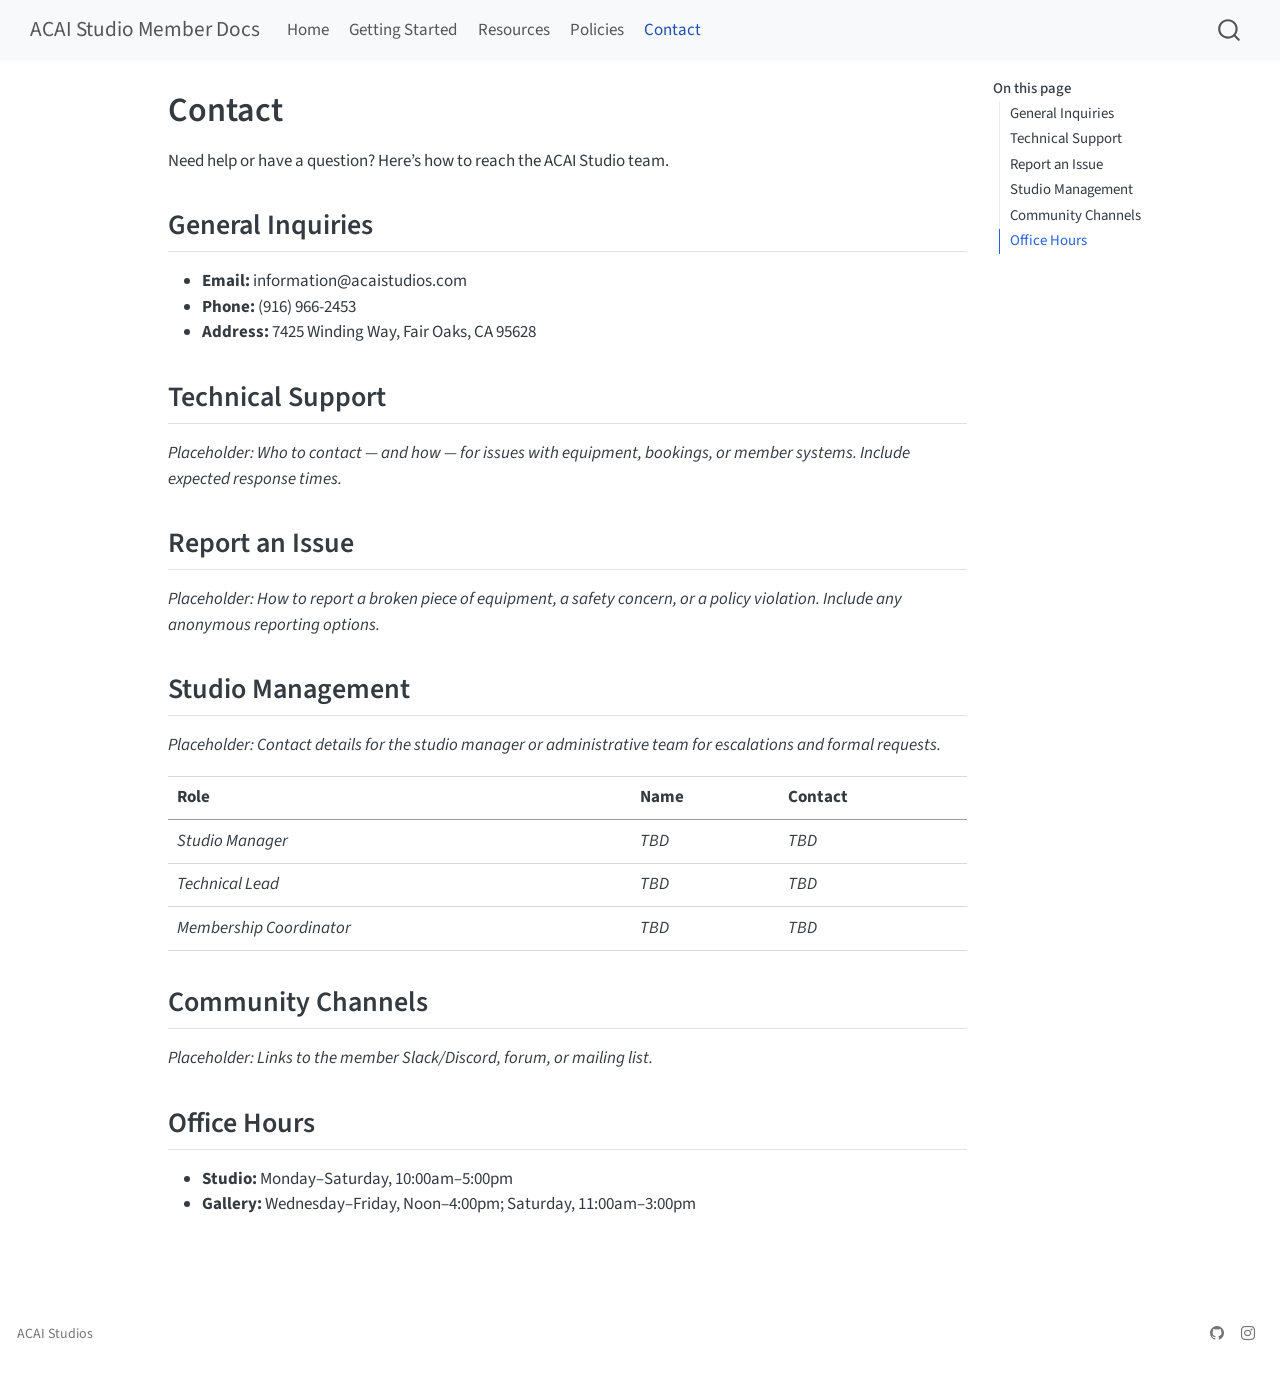
==== contact.html @ 95ac292e "deploy: ba4621fce05c75b29c97d631bc60bf4bbab7128e" ====
<!DOCTYPE html>
<html xmlns="http://www.w3.org/1999/xhtml" lang="en" xml:lang="en"><head>

<meta charset="utf-8">
<meta name="generator" content="quarto-1.9.37">

<meta name="viewport" content="width=device-width, initial-scale=1.0, user-scalable=yes">


<title>Contact – ACAI Studio Member Docs</title>
<style>
/* Default styles provided by pandoc.
** See https://pandoc.org/MANUAL.html#variables-for-html for config info.
*/
code{white-space: pre-wrap;}
span.smallcaps{font-variant: small-caps;}
div.columns{display: flex; gap: min(4vw, 1.5em);}
div.column{flex: auto; overflow-x: auto;}
div.hanging-indent{margin-left: 1.5em; text-indent: -1.5em;}
ul.task-list{list-style: none;}
ul.task-list li input[type="checkbox"] {
  width: 0.8em;
  margin: 0 0.8em 0.2em -1em; /* quarto-specific, see https://github.com/quarto-dev/quarto-cli/issues/4556 */ 
  vertical-align: middle;
}
</style>


<script src="site_libs/quarto-nav/quarto-nav.js"></script>
<script src="site_libs/quarto-nav/headroom.min.js"></script>
<script src="site_libs/clipboard/clipboard.min.js"></script>
<script src="site_libs/quarto-search/autocomplete.umd.js"></script>
<script src="site_libs/quarto-search/fuse.min.js"></script>
<script src="site_libs/quarto-search/quarto-search.js"></script>
<meta name="quarto:offset" content="./">
<script src="site_libs/quarto-html/quarto.js" type="module"></script>
<script src="site_libs/quarto-html/tabsets/tabsets.js" type="module"></script>
<script src="site_libs/quarto-html/popper.min.js"></script>
<script src="site_libs/quarto-html/tippy.umd.min.js"></script>
<script src="site_libs/quarto-html/anchor.min.js"></script>
<link href="site_libs/quarto-html/tippy.css" rel="stylesheet">
<link href="site_libs/quarto-html/quarto-syntax-highlighting-7f8f88aac4f3542376d5c11b86a4c14d.css" rel="stylesheet" id="quarto-text-highlighting-styles">
<script src="site_libs/bootstrap/bootstrap.min.js"></script>
<link href="site_libs/bootstrap/bootstrap-icons.css" rel="stylesheet">
<link href="site_libs/bootstrap/bootstrap-4897d45d2f75ed4f519693be625836c5.min.css" rel="stylesheet" append-hash="true" id="quarto-bootstrap" data-mode="light">
<script id="quarto-search-options" type="application/json">{
  "location": "navbar",
  "copy-button": false,
  "collapse-after": 3,
  "panel-placement": "end",
  "type": "overlay",
  "limit": 50,
  "keyboard-shortcut": [
    "f",
    "/",
    "s"
  ],
  "show-item-context": false,
  "language": {
    "search-no-results-text": "No results",
    "search-matching-documents-text": "matching documents",
    "search-copy-link-title": "Copy link to search",
    "search-hide-matches-text": "Hide additional matches",
    "search-more-match-text": "more match in this document",
    "search-more-matches-text": "more matches in this document",
    "search-clear-button-title": "Clear",
    "search-text-placeholder": "",
    "search-detached-cancel-button-title": "Cancel",
    "search-submit-button-title": "Submit",
    "search-label": "Search"
  }
}</script>


</head>

<body class="nav-fixed quarto-light">

<div id="quarto-search-results"></div>
  <header id="quarto-header" class="headroom fixed-top">
    <nav class="navbar navbar-expand-lg " data-bs-theme="dark">
      <div class="navbar-container container-fluid">
      <div class="navbar-brand-container mx-auto">
    <a class="navbar-brand" href="./index.html">
    <span class="navbar-title">ACAI Studio Member Docs</span>
    </a>
  </div>
            <div id="quarto-search" class="" title="Search"></div>
          <button class="navbar-toggler" type="button" data-bs-toggle="collapse" data-bs-target="#navbarCollapse" aria-controls="navbarCollapse" role="menu" aria-expanded="false" aria-label="Toggle navigation" onclick="if (window.quartoToggleHeadroom) { window.quartoToggleHeadroom(); }">
  <span class="navbar-toggler-icon"></span>
</button>
          <div class="collapse navbar-collapse" id="navbarCollapse">
            <ul class="navbar-nav navbar-nav-scroll me-auto">
  <li class="nav-item">
    <a class="nav-link" href="./index.html"> 
<span class="menu-text">Home</span></a>
  </li>  
  <li class="nav-item">
    <a class="nav-link" href="./getting-started.html"> 
<span class="menu-text">Getting Started</span></a>
  </li>  
  <li class="nav-item">
    <a class="nav-link" href="./resources.html"> 
<span class="menu-text">Resources</span></a>
  </li>  
  <li class="nav-item">
    <a class="nav-link" href="./policies.html"> 
<span class="menu-text">Policies</span></a>
  </li>  
  <li class="nav-item">
    <a class="nav-link active" href="./contact.html" aria-current="page"> 
<span class="menu-text">Contact</span></a>
  </li>  
</ul>
          </div> <!-- /navcollapse -->
            <div class="quarto-navbar-tools">
</div>
      </div> <!-- /container-fluid -->
    </nav>
</header>
<!-- content -->
<div id="quarto-content" class="quarto-container page-columns page-rows-contents page-layout-article page-navbar">
<!-- sidebar -->
<!-- margin-sidebar -->
    <div id="quarto-margin-sidebar" class="sidebar margin-sidebar">
        <nav id="TOC" role="doc-toc" class="toc-active">
    <h2 id="toc-title">On this page</h2>
   
  <ul>
  <li><a href="#general-inquiries" id="toc-general-inquiries" class="nav-link active" data-scroll-target="#general-inquiries">General Inquiries</a></li>
  <li><a href="#technical-support" id="toc-technical-support" class="nav-link" data-scroll-target="#technical-support">Technical Support</a></li>
  <li><a href="#report-an-issue" id="toc-report-an-issue" class="nav-link" data-scroll-target="#report-an-issue">Report an Issue</a></li>
  <li><a href="#studio-management" id="toc-studio-management" class="nav-link" data-scroll-target="#studio-management">Studio Management</a></li>
  <li><a href="#community-channels" id="toc-community-channels" class="nav-link" data-scroll-target="#community-channels">Community Channels</a></li>
  <li><a href="#office-hours" id="toc-office-hours" class="nav-link" data-scroll-target="#office-hours">Office Hours</a></li>
  </ul>
</nav>
    </div>
<!-- main -->
<main class="content" id="quarto-document-content">

<header id="title-block-header" class="quarto-title-block default">
<div class="quarto-title">
<h1 class="title">Contact</h1>
</div>



<div class="quarto-title-meta">

    
  
    
  </div>
  


</header>


<p>Need help or have a question? Here’s how to reach the ACAI Studio team.</p>
<section id="general-inquiries" class="level2">
<h2 class="anchored" data-anchor-id="general-inquiries">General Inquiries</h2>
<ul>
<li><strong>Email:</strong> information@acaistudios.com</li>
<li><strong>Phone:</strong> (916) 966-2453</li>
<li><strong>Address:</strong> 7425 Winding Way, Fair Oaks, CA 95628</li>
</ul>
</section>
<section id="technical-support" class="level2">
<h2 class="anchored" data-anchor-id="technical-support">Technical Support</h2>
<p><em>Placeholder: Who to contact — and how — for issues with equipment, bookings, or member systems. Include expected response times.</em></p>
</section>
<section id="report-an-issue" class="level2">
<h2 class="anchored" data-anchor-id="report-an-issue">Report an Issue</h2>
<p><em>Placeholder: How to report a broken piece of equipment, a safety concern, or a policy violation. Include any anonymous reporting options.</em></p>
</section>
<section id="studio-management" class="level2">
<h2 class="anchored" data-anchor-id="studio-management">Studio Management</h2>
<p><em>Placeholder: Contact details for the studio manager or administrative team for escalations and formal requests.</em></p>
<table class="caption-top table">
<thead>
<tr class="header">
<th>Role</th>
<th>Name</th>
<th>Contact</th>
</tr>
</thead>
<tbody>
<tr class="odd">
<td><em>Studio Manager</em></td>
<td><em>TBD</em></td>
<td><em>TBD</em></td>
</tr>
<tr class="even">
<td><em>Technical Lead</em></td>
<td><em>TBD</em></td>
<td><em>TBD</em></td>
</tr>
<tr class="odd">
<td><em>Membership Coordinator</em></td>
<td><em>TBD</em></td>
<td><em>TBD</em></td>
</tr>
</tbody>
</table>
</section>
<section id="community-channels" class="level2">
<h2 class="anchored" data-anchor-id="community-channels">Community Channels</h2>
<p><em>Placeholder: Links to the member Slack/Discord, forum, or mailing list.</em></p>
</section>
<section id="office-hours" class="level2">
<h2 class="anchored" data-anchor-id="office-hours">Office Hours</h2>
<ul>
<li><strong>Studio:</strong> Monday–Saturday, 10:00am–5:00pm</li>
<li><strong>Gallery:</strong> Wednesday–Friday, Noon–4:00pm; Saturday, 11:00am–3:00pm</li>
</ul>


</section>

</main> <!-- /main -->
<script id="quarto-html-after-body" type="application/javascript">
  window.document.addEventListener("DOMContentLoaded", function (event) {
    const icon = "";
    const anchorJS = new window.AnchorJS();
    anchorJS.options = {
      placement: 'right',
      icon: icon
    };
    anchorJS.add('.anchored');
    const isCodeAnnotation = (el) => {
      for (const clz of el.classList) {
        if (clz.startsWith('code-annotation-')) {                     
          return true;
        }
      }
      return false;
    }
    const onCopySuccess = function(e) {
      // button target
      const button = e.trigger;
      // don't keep focus
      button.blur();
      // flash "checked"
      button.classList.add('code-copy-button-checked');
      var currentTitle = button.getAttribute("title");
      button.setAttribute("title", "Copied!");
      let tooltip;
      if (window.bootstrap) {
        button.setAttribute("data-bs-toggle", "tooltip");
        button.setAttribute("data-bs-placement", "left");
        button.setAttribute("data-bs-title", "Copied!");
        tooltip = new bootstrap.Tooltip(button, 
          { trigger: "manual", 
            customClass: "code-copy-button-tooltip",
            offset: [0, -8]});
        tooltip.show();    
      }
      setTimeout(function() {
        if (tooltip) {
          tooltip.hide();
          button.removeAttribute("data-bs-title");
          button.removeAttribute("data-bs-toggle");
          button.removeAttribute("data-bs-placement");
        }
        button.setAttribute("title", currentTitle);
        button.classList.remove('code-copy-button-checked');
      }, 1000);
      // clear code selection
      e.clearSelection();
    }
    const getTextToCopy = function(trigger) {
      const outerScaffold = trigger.parentElement.cloneNode(true);
      const codeEl = outerScaffold.querySelector('code');
      for (const childEl of codeEl.children) {
        if (isCodeAnnotation(childEl)) {
          childEl.remove();
        }
      }
      return codeEl.innerText;
    }
    const clipboard = new window.ClipboardJS('.code-copy-button:not([data-in-quarto-modal])', {
      text: getTextToCopy
    });
    clipboard.on('success', onCopySuccess);
    if (window.document.getElementById('quarto-embedded-source-code-modal')) {
      const clipboardModal = new window.ClipboardJS('.code-copy-button[data-in-quarto-modal]', {
        text: getTextToCopy,
        container: window.document.getElementById('quarto-embedded-source-code-modal')
      });
      clipboardModal.on('success', onCopySuccess);
    }
      var localhostRegex = new RegExp(/^(?:http|https):\/\/localhost\:?[0-9]*\//);
      var mailtoRegex = new RegExp(/^mailto:/);
        var filterRegex = new RegExp('/' + window.location.host + '/');
      var isInternal = (href) => {
          return filterRegex.test(href) || localhostRegex.test(href) || mailtoRegex.test(href);
      }
      // Inspect non-navigation links and adorn them if external
     var links = window.document.querySelectorAll('a[href]:not(.nav-link):not(.navbar-brand):not(.toc-action):not(.sidebar-link):not(.sidebar-item-toggle):not(.pagination-link):not(.no-external):not([aria-hidden]):not(.dropdown-item):not(.quarto-navigation-tool):not(.about-link)');
      for (var i=0; i<links.length; i++) {
        const link = links[i];
        if (!isInternal(link.href)) {
          // undo the damage that might have been done by quarto-nav.js in the case of
          // links that we want to consider external
          if (link.dataset.originalHref !== undefined) {
            link.href = link.dataset.originalHref;
          }
        }
      }
    function tippyHover(el, contentFn, onTriggerFn, onUntriggerFn) {
      const config = {
        allowHTML: true,
        maxWidth: 500,
        delay: 100,
        arrow: false,
        appendTo: function(el) {
            return el.parentElement;
        },
        interactive: true,
        interactiveBorder: 10,
        theme: 'quarto',
        placement: 'bottom-start',
      };
      if (contentFn) {
        config.content = contentFn;
      }
      if (onTriggerFn) {
        config.onTrigger = onTriggerFn;
      }
      if (onUntriggerFn) {
        config.onUntrigger = onUntriggerFn;
      }
      window.tippy(el, config); 
    }
    const noterefs = window.document.querySelectorAll('a[role="doc-noteref"]');
    for (var i=0; i<noterefs.length; i++) {
      const ref = noterefs[i];
      tippyHover(ref, function() {
        // use id or data attribute instead here
        let href = ref.getAttribute('data-footnote-href') || ref.getAttribute('href');
        try { href = new URL(href).hash; } catch {}
        const id = href.replace(/^#\/?/, "");
        const note = window.document.getElementById(id);
        if (note) {
          return note.innerHTML;
        } else {
          return "";
        }
      });
    }
    const xrefs = window.document.querySelectorAll('a.quarto-xref');
    const processXRef = (id, note) => {
      // Strip column container classes
      const stripColumnClz = (el) => {
        el.classList.remove("page-full", "page-columns");
        if (el.children) {
          for (const child of el.children) {
            stripColumnClz(child);
          }
        }
      }
      stripColumnClz(note)
      if (id === null || id.startsWith('sec-')) {
        // Special case sections, only their first couple elements
        const container = document.createElement("div");
        if (note.children && note.children.length > 2) {
          container.appendChild(note.children[0].cloneNode(true));
          for (let i = 1; i < note.children.length; i++) {
            const child = note.children[i];
            if (child.tagName === "P" && child.innerText === "") {
              continue;
            } else {
              container.appendChild(child.cloneNode(true));
              break;
            }
          }
          if (window.Quarto?.typesetMath) {
            window.Quarto.typesetMath(container);
          }
          return container.innerHTML
        } else {
          if (window.Quarto?.typesetMath) {
            window.Quarto.typesetMath(note);
          }
          return note.innerHTML;
        }
      } else {
        // Remove any anchor links if they are present
        const anchorLink = note.querySelector('a.anchorjs-link');
        if (anchorLink) {
          anchorLink.remove();
        }
        if (window.Quarto?.typesetMath) {
          window.Quarto.typesetMath(note);
        }
        if (note.classList.contains("callout")) {
          return note.outerHTML;
        } else {
          return note.innerHTML;
        }
      }
    }
    for (var i=0; i<xrefs.length; i++) {
      const xref = xrefs[i];
      tippyHover(xref, undefined, function(instance) {
        instance.disable();
        let url = xref.getAttribute('href');
        let hash = undefined; 
        if (url.startsWith('#')) {
          hash = url;
        } else {
          try { hash = new URL(url).hash; } catch {}
        }
        if (hash) {
          const id = hash.replace(/^#\/?/, "");
          const note = window.document.getElementById(id);
          if (note !== null) {
            try {
              const html = processXRef(id, note.cloneNode(true));
              instance.setContent(html);
            } finally {
              instance.enable();
              instance.show();
            }
          } else {
            // See if we can fetch this
            fetch(url.split('#')[0])
            .then(res => res.text())
            .then(html => {
              const parser = new DOMParser();
              const htmlDoc = parser.parseFromString(html, "text/html");
              const note = htmlDoc.getElementById(id);
              if (note !== null) {
                const html = processXRef(id, note);
                instance.setContent(html);
              } 
            }).finally(() => {
              instance.enable();
              instance.show();
            });
          }
        } else {
          // See if we can fetch a full url (with no hash to target)
          // This is a special case and we should probably do some content thinning / targeting
          fetch(url)
          .then(res => res.text())
          .then(html => {
            const parser = new DOMParser();
            const htmlDoc = parser.parseFromString(html, "text/html");
            const note = htmlDoc.querySelector('main.content');
            if (note !== null) {
              // This should only happen for chapter cross references
              // (since there is no id in the URL)
              // remove the first header
              if (note.children.length > 0 && note.children[0].tagName === "HEADER") {
                note.children[0].remove();
              }
              const html = processXRef(null, note);
              instance.setContent(html);
            } 
          }).finally(() => {
            instance.enable();
            instance.show();
          });
        }
      }, function(instance) {
      });
    }
        let selectedAnnoteEl;
        const selectorForAnnotation = ( cell, annotation) => {
          let cellAttr = 'data-code-cell="' + cell + '"';
          let lineAttr = 'data-code-annotation="' +  annotation + '"';
          const selector = 'span[' + cellAttr + '][' + lineAttr + ']';
          return selector;
        }
        const selectCodeLines = (annoteEl) => {
          const doc = window.document;
          const targetCell = annoteEl.getAttribute("data-target-cell");
          const targetAnnotation = annoteEl.getAttribute("data-target-annotation");
          const annoteSpan = window.document.querySelector(selectorForAnnotation(targetCell, targetAnnotation));
          const lines = annoteSpan.getAttribute("data-code-lines").split(",");
          const lineIds = lines.map((line) => {
            return targetCell + "-" + line;
          })
          let top = null;
          let height = null;
          let parent = null;
          if (lineIds.length > 0) {
              //compute the position of the single el (top and bottom and make a div)
              const el = window.document.getElementById(lineIds[0]);
              top = el.offsetTop;
              height = el.offsetHeight;
              parent = el.parentElement.parentElement;
            if (lineIds.length > 1) {
              const lastEl = window.document.getElementById(lineIds[lineIds.length - 1]);
              const bottom = lastEl.offsetTop + lastEl.offsetHeight;
              height = bottom - top;
            }
            if (top !== null && height !== null && parent !== null) {
              // cook up a div (if necessary) and position it 
              let div = window.document.getElementById("code-annotation-line-highlight");
              if (div === null) {
                div = window.document.createElement("div");
                div.setAttribute("id", "code-annotation-line-highlight");
                div.style.position = 'absolute';
                parent.appendChild(div);
              }
              div.style.top = top - 2 + "px";
              div.style.height = height + 4 + "px";
              div.style.left = 0;
              let gutterDiv = window.document.getElementById("code-annotation-line-highlight-gutter");
              if (gutterDiv === null) {
                gutterDiv = window.document.createElement("div");
                gutterDiv.setAttribute("id", "code-annotation-line-highlight-gutter");
                gutterDiv.style.position = 'absolute';
                const codeCell = window.document.getElementById(targetCell);
                const gutter = codeCell.querySelector('.code-annotation-gutter');
                gutter.appendChild(gutterDiv);
              }
              gutterDiv.style.top = top - 2 + "px";
              gutterDiv.style.height = height + 4 + "px";
            }
            selectedAnnoteEl = annoteEl;
          }
        };
        const unselectCodeLines = () => {
          const elementsIds = ["code-annotation-line-highlight", "code-annotation-line-highlight-gutter"];
          elementsIds.forEach((elId) => {
            const div = window.document.getElementById(elId);
            if (div) {
              div.remove();
            }
          });
          selectedAnnoteEl = undefined;
        };
          // Handle positioning of the toggle
      window.addEventListener(
        "resize",
        throttle(() => {
          elRect = undefined;
          if (selectedAnnoteEl) {
            selectCodeLines(selectedAnnoteEl);
          }
        }, 10)
      );
      function throttle(fn, ms) {
      let throttle = false;
      let timer;
        return (...args) => {
          if(!throttle) { // first call gets through
              fn.apply(this, args);
              throttle = true;
          } else { // all the others get throttled
              if(timer) clearTimeout(timer); // cancel #2
              timer = setTimeout(() => {
                fn.apply(this, args);
                timer = throttle = false;
              }, ms);
          }
        };
      }
        // Attach click handler to the DT
        const annoteDls = window.document.querySelectorAll('dt[data-target-cell]');
        for (const annoteDlNode of annoteDls) {
          annoteDlNode.addEventListener('click', (event) => {
            const clickedEl = event.target;
            if (clickedEl !== selectedAnnoteEl) {
              unselectCodeLines();
              const activeEl = window.document.querySelector('dt[data-target-cell].code-annotation-active');
              if (activeEl) {
                activeEl.classList.remove('code-annotation-active');
              }
              selectCodeLines(clickedEl);
              clickedEl.classList.add('code-annotation-active');
            } else {
              // Unselect the line
              unselectCodeLines();
              clickedEl.classList.remove('code-annotation-active');
            }
          });
        }
    const findCites = (el) => {
      const parentEl = el.parentElement;
      if (parentEl) {
        const cites = parentEl.dataset.cites;
        if (cites) {
          return {
            el,
            cites: cites.split(' ')
          };
        } else {
          return findCites(el.parentElement)
        }
      } else {
        return undefined;
      }
    };
    var bibliorefs = window.document.querySelectorAll('a[role="doc-biblioref"]');
    for (var i=0; i<bibliorefs.length; i++) {
      const ref = bibliorefs[i];
      const citeInfo = findCites(ref);
      if (citeInfo) {
        tippyHover(citeInfo.el, function() {
          var popup = window.document.createElement('div');
          citeInfo.cites.forEach(function(cite) {
            var citeDiv = window.document.createElement('div');
            citeDiv.classList.add('hanging-indent');
            citeDiv.classList.add('csl-entry');
            var biblioDiv = window.document.getElementById('ref-' + cite);
            if (biblioDiv) {
              citeDiv.innerHTML = biblioDiv.innerHTML;
            }
            popup.appendChild(citeDiv);
          });
          return popup.innerHTML;
        });
      }
    }
  });
  </script>
</div> <!-- /content -->
<footer class="footer">
  <div class="nav-footer">
    <div class="nav-footer-left">
<p>ACAI Studios</p>
</div>   
    <div class="nav-footer-center">
      &nbsp;
    </div>
    <div class="nav-footer-right">
      <ul class="footer-items list-unstyled">
    <li class="nav-item compact">
    <a class="nav-link" href="https://github.com/">
      <i class="bi bi-github" role="img">
</i> 
    </a>
  </li>  
    <li class="nav-item compact">
    <a class="nav-link" href="https://instagram.com/">
      <i class="bi bi-instagram" role="img">
</i> 
    </a>
  </li>  
</ul>
    </div>
  </div>
</footer>




</body></html>
---- site_libs/quarto-html/tippy.css ----
.tippy-box[data-animation=fade][data-state=hidden]{opacity:0}[data-tippy-root]{max-width:calc(100vw - 10px)}.tippy-box{position:relative;background-color:#333;color:#fff;border-radius:4px;font-size:14px;line-height:1.4;white-space:normal;outline:0;transition-property:transform,visibility,opacity}.tippy-box[data-placement^=top]>.tippy-arrow{bottom:0}.tippy-box[data-placement^=top]>.tippy-arrow:before{bottom:-7px;left:0;border-width:8px 8px 0;border-top-color:initial;transform-origin:center top}.tippy-box[data-placement^=bottom]>.tippy-arrow{top:0}.tippy-box[data-placement^=bottom]>.tippy-arrow:before{top:-7px;left:0;border-width:0 8px 8px;border-bottom-color:initial;transform-origin:center bottom}.tippy-box[data-placement^=left]>.tippy-arrow{right:0}.tippy-box[data-placement^=left]>.tippy-arrow:before{border-width:8px 0 8px 8px;border-left-color:initial;right:-7px;transform-origin:center left}.tippy-box[data-placement^=right]>.tippy-arrow{left:0}.tippy-box[data-placement^=right]>.tippy-arrow:before{left:-7px;border-width:8px 8px 8px 0;border-right-color:initial;transform-origin:center right}.tippy-box[data-inertia][data-state=visible]{transition-timing-function:cubic-bezier(.54,1.5,.38,1.11)}.tippy-arrow{width:16px;height:16px;color:#333}.tippy-arrow:before{content:"";position:absolute;border-color:transparent;border-style:solid}.tippy-content{position:relative;padding:5px 9px;z-index:1}
---- site_libs/quarto-html/quarto-syntax-highlighting-7f8f88aac4f3542376d5c11b86a4c14d.css ----
/* quarto syntax highlight colors */
:root {
  --quarto-hl-ot-color: #003B4F;
  --quarto-hl-at-color: #657422;
  --quarto-hl-ss-color: #20794D;
  --quarto-hl-an-color: #5E5E5E;
  --quarto-hl-fu-color: #4758AB;
  --quarto-hl-st-color: #20794D;
  --quarto-hl-cf-color: #003B4F;
  --quarto-hl-op-color: #5E5E5E;
  --quarto-hl-er-color: #AD0000;
  --quarto-hl-bn-color: #AD0000;
  --quarto-hl-al-color: #AD0000;
  --quarto-hl-va-color: #111111;
  --quarto-hl-bu-color: inherit;
  --quarto-hl-ex-color: inherit;
  --quarto-hl-pp-color: #AD0000;
  --quarto-hl-in-color: #5E5E5E;
  --quarto-hl-vs-color: #20794D;
  --quarto-hl-wa-color: #5E5E5E;
  --quarto-hl-do-color: #5E5E5E;
  --quarto-hl-im-color: #00769E;
  --quarto-hl-ch-color: #20794D;
  --quarto-hl-dt-color: #AD0000;
  --quarto-hl-fl-color: #AD0000;
  --quarto-hl-co-color: #5E5E5E;
  --quarto-hl-cv-color: #5E5E5E;
  --quarto-hl-cn-color: #8f5902;
  --quarto-hl-sc-color: #5E5E5E;
  --quarto-hl-dv-color: #AD0000;
  --quarto-hl-kw-color: #003B4F;
}

/* other quarto variables */
:root {
  --quarto-font-monospace: SFMono-Regular, Menlo, Monaco, Consolas, "Liberation Mono", "Courier New", monospace;
}

/* syntax highlight based on Pandoc's rules */
pre > code.sourceCode > span {
  color: #003B4F;
}

code.sourceCode > span {
  color: #003B4F;
}

div.sourceCode,
div.sourceCode pre.sourceCode {
  color: #003B4F;
}

/* Normal */
code span {
  color: #003B4F;
}

/* Alert */
code span.al {
  color: #AD0000;
  font-style: inherit;
}

/* Annotation */
code span.an {
  color: #5E5E5E;
  font-style: inherit;
}

/* Attribute */
code span.at {
  color: #657422;
  font-style: inherit;
}

/* BaseN */
code span.bn {
  color: #AD0000;
  font-style: inherit;
}

/* BuiltIn */
code span.bu {
  font-style: inherit;
}

/* ControlFlow */
code span.cf {
  color: #003B4F;
  font-weight: bold;
  font-style: inherit;
}

/* Char */
code span.ch {
  color: #20794D;
  font-style: inherit;
}

/* Constant */
code span.cn {
  color: #8f5902;
  font-style: inherit;
}

/* Comment */
code span.co {
  color: #5E5E5E;
  font-style: inherit;
}

/* CommentVar */
code span.cv {
  color: #5E5E5E;
  font-style: italic;
}

/* Documentation */
code span.do {
  color: #5E5E5E;
  font-style: italic;
}

/* DataType */
code span.dt {
  color: #AD0000;
  font-style: inherit;
}

/* DecVal */
code span.dv {
  color: #AD0000;
  font-style: inherit;
}

/* Error */
code span.er {
  color: #AD0000;
  font-style: inherit;
}

/* Extension */
code span.ex {
  font-style: inherit;
}

/* Float */
code span.fl {
  color: #AD0000;
  font-style: inherit;
}

/* Function */
code span.fu {
  color: #4758AB;
  font-style: inherit;
}

/* Import */
code span.im {
  color: #00769E;
  font-style: inherit;
}

/* Information */
code span.in {
  color: #5E5E5E;
  font-style: inherit;
}

/* Keyword */
code span.kw {
  color: #003B4F;
  font-weight: bold;
  font-style: inherit;
}

/* Operator */
code span.op {
  color: #5E5E5E;
  font-style: inherit;
}

/* Other */
code span.ot {
  color: #003B4F;
  font-style: inherit;
}

/* Preprocessor */
code span.pp {
  color: #AD0000;
  font-style: inherit;
}

/* SpecialChar */
code span.sc {
  color: #5E5E5E;
  font-style: inherit;
}

/* SpecialString */
code span.ss {
  color: #20794D;
  font-style: inherit;
}

/* String */
code span.st {
  color: #20794D;
  font-style: inherit;
}

/* Variable */
code span.va {
  color: #111111;
  font-style: inherit;
}

/* VerbatimString */
code span.vs {
  color: #20794D;
  font-style: inherit;
}

/* Warning */
code span.wa {
  color: #5E5E5E;
  font-style: italic;
}

.prevent-inlining {
  content: "</";
}

/*# sourceMappingURL=789ad8cd35626ba772517505b42a116e.css.map */
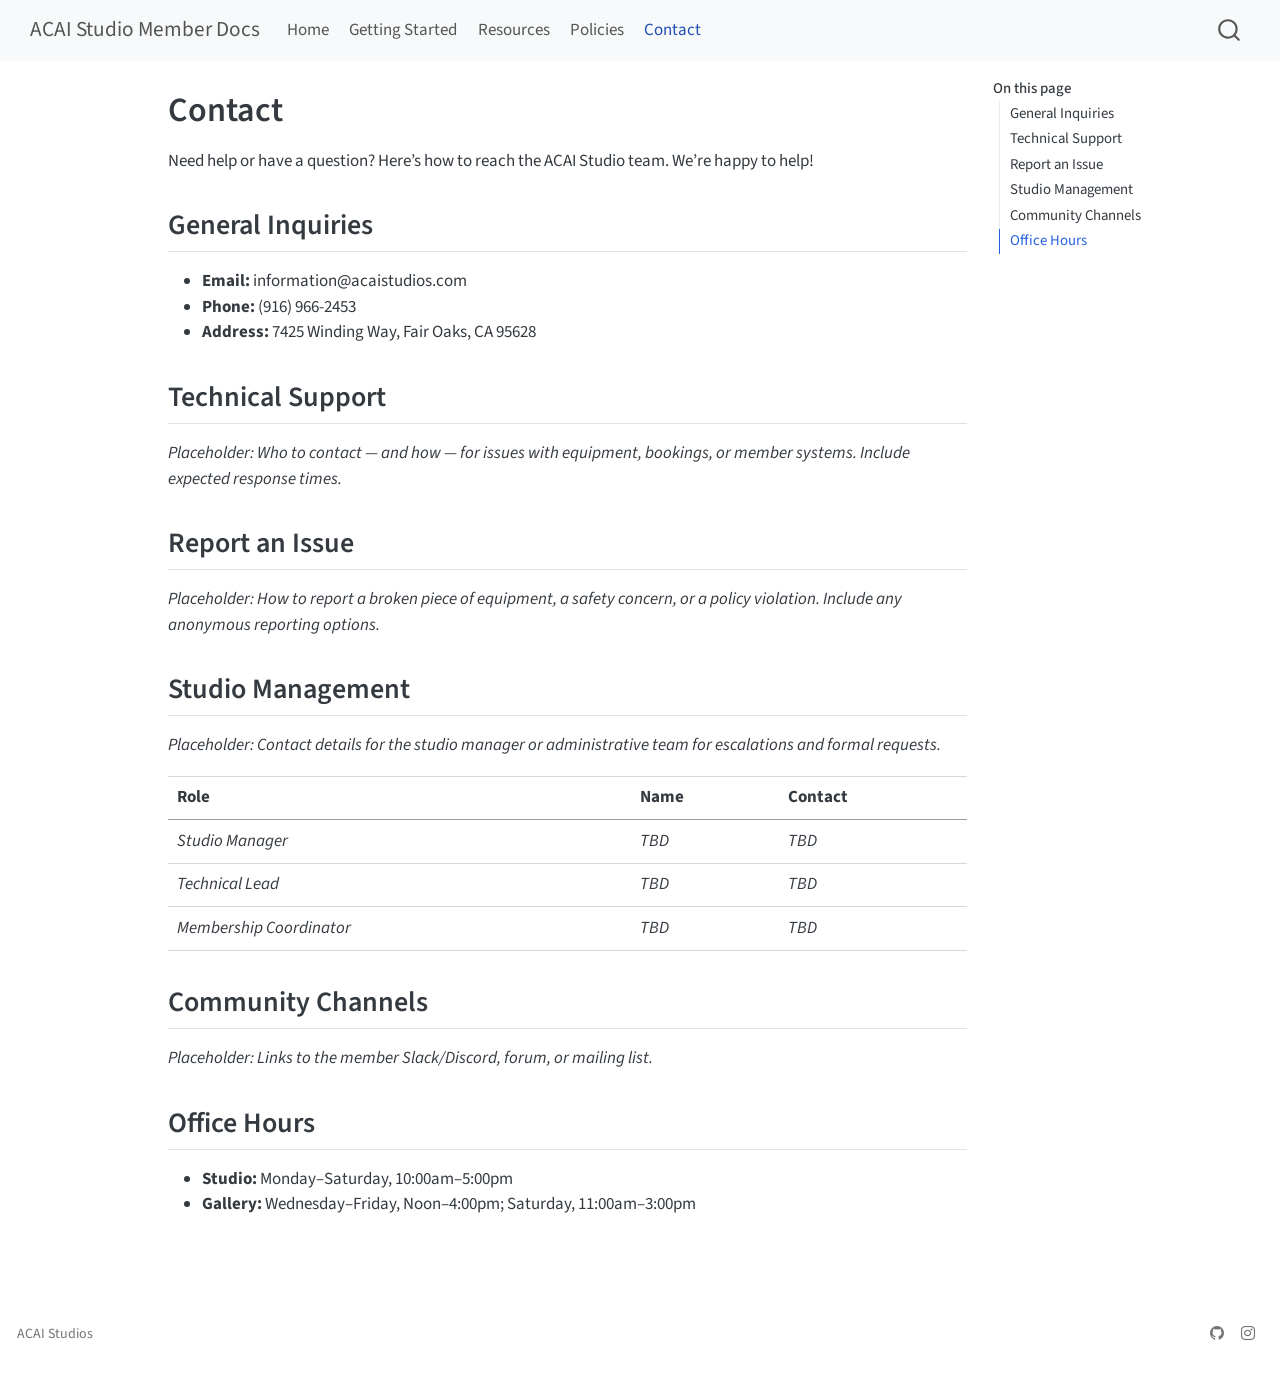
==== commit b75ebfd8: "deploy: 65bdaecfe9279ad239526303655365590c3afdad" ====
--- a/contact.html
+++ b/contact.html
@@ -158,7 +158,7 @@
 </header>
 
 
-<p>Need help or have a question? Here’s how to reach the ACAI Studio team.</p>
+<p>Need help or have a question? Here’s how to reach the ACAI Studio team. We’re happy to help!</p>
 <section id="general-inquiries" class="level2">
 <h2 class="anchored" data-anchor-id="general-inquiries">General Inquiries</h2>
 <ul>
